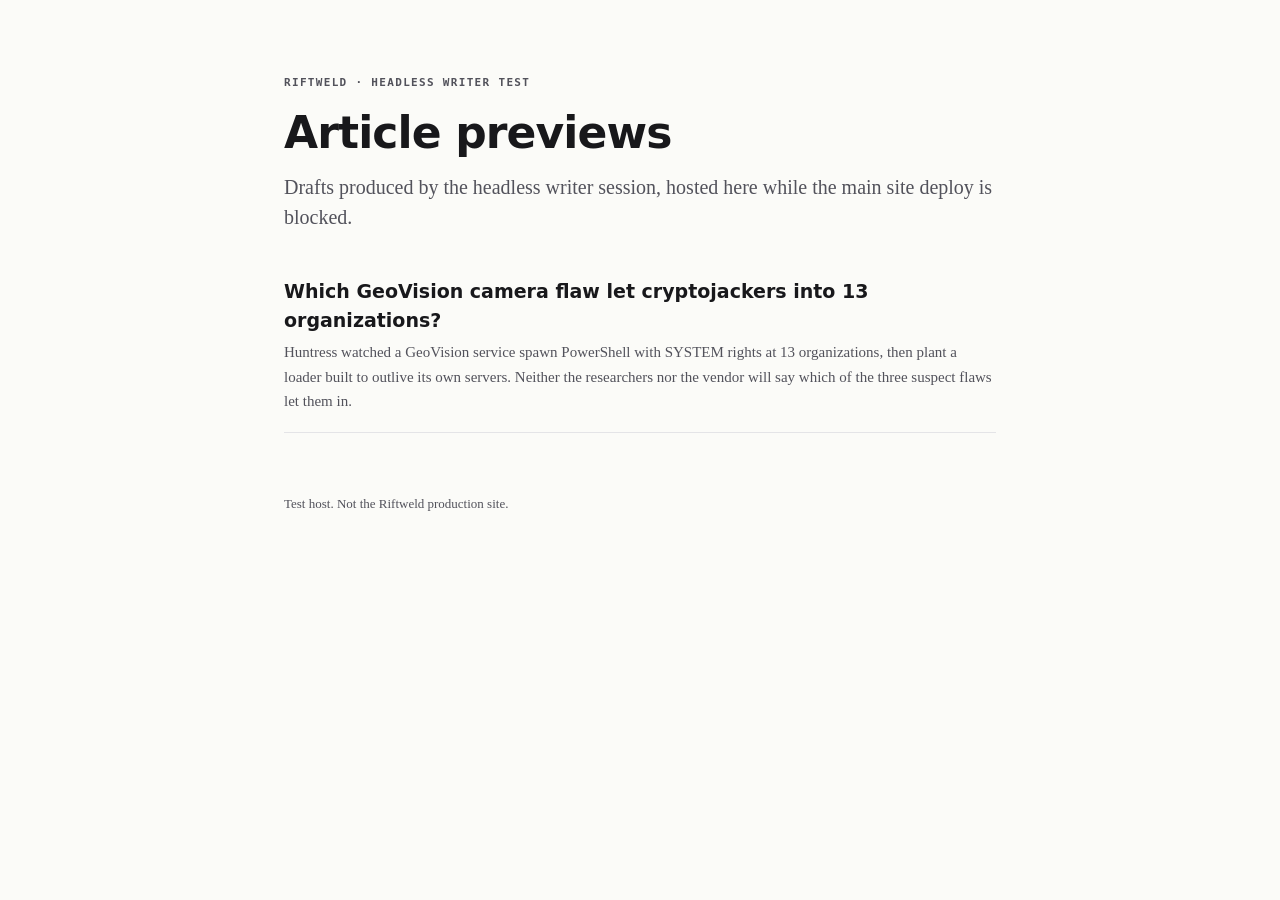
==== index.html @ ac61eeb6 "Publish preview: GeoVision camera cryptojacking (Brian Krebs)" ====
<!doctype html>
<html lang="en"><head><meta charset="utf-8"><meta name="viewport" content="width=device-width,initial-scale=1">
<title>Riftweld article previews</title><link rel="stylesheet" href="assets/style.css"></head>
<body><div class="wrap">
<p class="eyebrow">Riftweld · headless writer test</p>
<h1>Article previews</h1>
<p class="standfirst">Drafts produced by the headless writer session, hosted here while the main site deploy is blocked.</p>
<div class="list" id="list"><a href="articles/which-geovision-camera-flaw-let-cryptojackers-into-13-organizations.html"><b>Which GeoVision camera flaw let cryptojackers into 13 organizations?</b><span>Huntress watched a GeoVision service spawn PowerShell with SYSTEM rights at 13 organizations, then plant a loader built to outlive its own servers. Neither the researchers nor the vendor will say which of the three suspect flaws let them in.</span></a></div>
<footer>Test host. Not the Riftweld production site.</footer>
</div></body></html>
---- assets/style.css ----
:root { --ink:#18181b; --muted:#52525b; --line:#e4e4e7; --paper:#fbfbf8; --accent:#b45309; }
* { box-sizing:border-box; }
body { margin:0; background:var(--paper); color:var(--ink); font:17px/1.65 ui-serif, Georgia, serif; }
.wrap { max-width:760px; margin:0 auto; padding:64px 24px 96px; }
.eyebrow { font:600 11px/1.4 ui-monospace, monospace; letter-spacing:.12em; text-transform:uppercase; color:var(--muted); }
h1 { font:650 clamp(30px,4.5vw,44px)/1.12 ui-sans-serif, system-ui, sans-serif; letter-spacing:-.02em; margin:18px 0 14px; }
.standfirst { font-size:20px; line-height:1.5; color:var(--muted); margin:0 0 28px; }
h2 { font:650 22px/1.3 ui-sans-serif, system-ui, sans-serif; letter-spacing:-.01em; margin:38px 0 12px; }
a { color:var(--accent); text-underline-offset:3px; }
.meta { border-top:1px solid var(--line); border-bottom:1px solid var(--line); padding:12px 0; margin:0 0 30px; font:13px/1.5 ui-sans-serif, system-ui, sans-serif; color:var(--muted); display:flex; gap:18px; flex-wrap:wrap; }
.src { margin-top:44px; padding-top:18px; border-top:1px solid var(--line); font-size:15px; color:var(--muted); }
.src a { display:block; margin:6px 0; }
.list a { display:block; padding:18px 0; border-bottom:1px solid var(--line); text-decoration:none; color:var(--ink); }
.list a b { font:600 19px/1.4 ui-sans-serif, system-ui, sans-serif; }
.list a span { display:block; color:var(--muted); font-size:15px; margin-top:4px; }
footer { margin-top:60px; font-size:13px; color:var(--muted); }
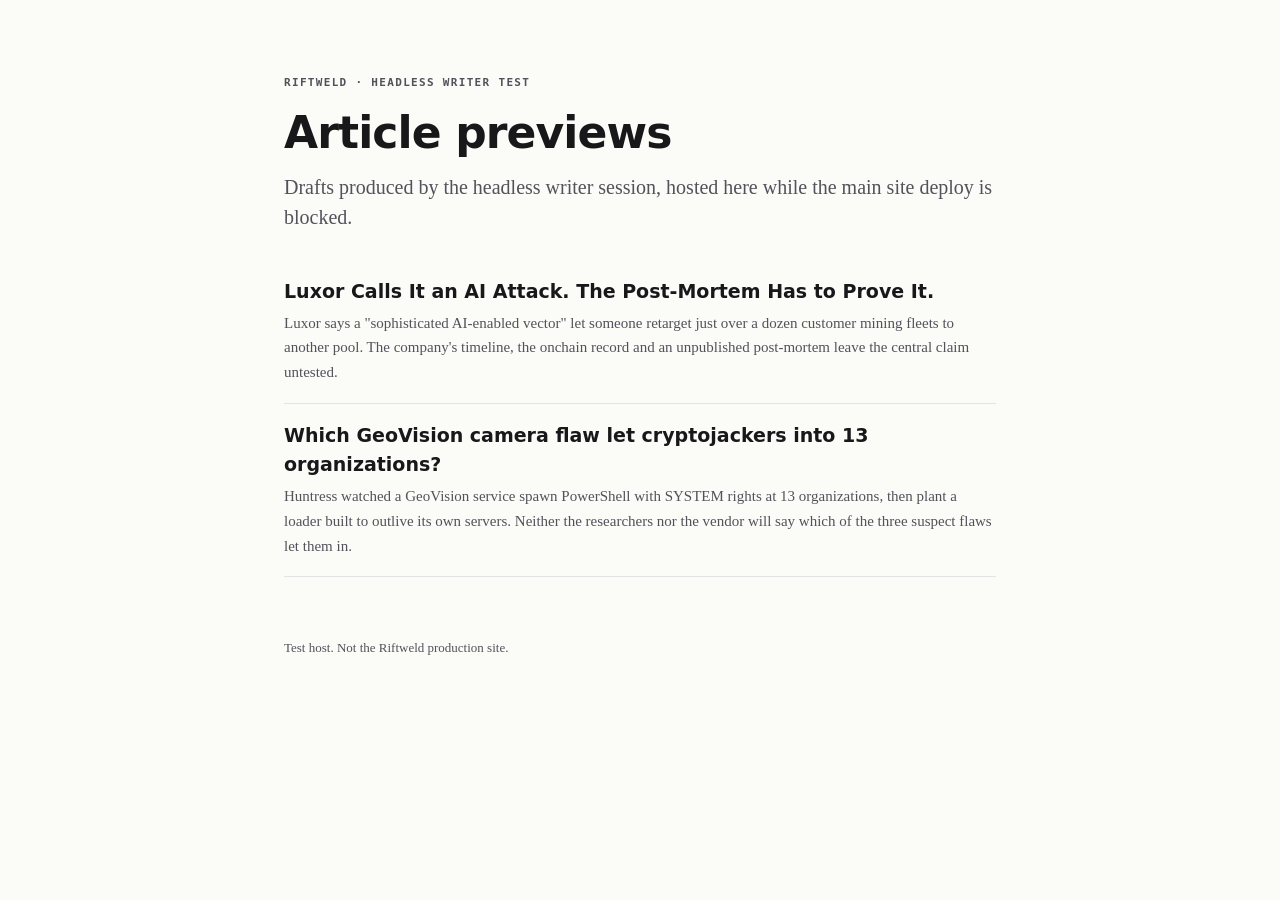
==== commit 652bb37a: "Publish preview: Luxor hashrate hijack (Andy Greenberg)" ====
--- a/index.html
+++ b/index.html
@@ -5,6 +5,6 @@
 <p class="eyebrow">Riftweld · headless writer test</p>
 <h1>Article previews</h1>
 <p class="standfirst">Drafts produced by the headless writer session, hosted here while the main site deploy is blocked.</p>
-<div class="list" id="list"><a href="articles/which-geovision-camera-flaw-let-cryptojackers-into-13-organizations.html"><b>Which GeoVision camera flaw let cryptojackers into 13 organizations?</b><span>Huntress watched a GeoVision service spawn PowerShell with SYSTEM rights at 13 organizations, then plant a loader built to outlive its own servers. Neither the researchers nor the vendor will say which of the three suspect flaws let them in.</span></a></div>
+<div class="list" id="list"><a href="articles/luxor-calls-it-an-ai-attack-the-post-mortem-has-to-prove-it.html"><b>Luxor Calls It an AI Attack. The Post-Mortem Has to Prove It.</b><span>Luxor says a "sophisticated AI-enabled vector" let someone retarget just over a dozen customer mining fleets to another pool. The company's timeline, the onchain record and an unpublished post-mortem leave the central claim untested.</span></a><a href="articles/which-geovision-camera-flaw-let-cryptojackers-into-13-organizations.html"><b>Which GeoVision camera flaw let cryptojackers into 13 organizations?</b><span>Huntress watched a GeoVision service spawn PowerShell with SYSTEM rights at 13 organizations, then plant a loader built to outlive its own servers. Neither the researchers nor the vendor will say which of the three suspect flaws let them in.</span></a></div>
 <footer>Test host. Not the Riftweld production site.</footer>
 </div></body></html>
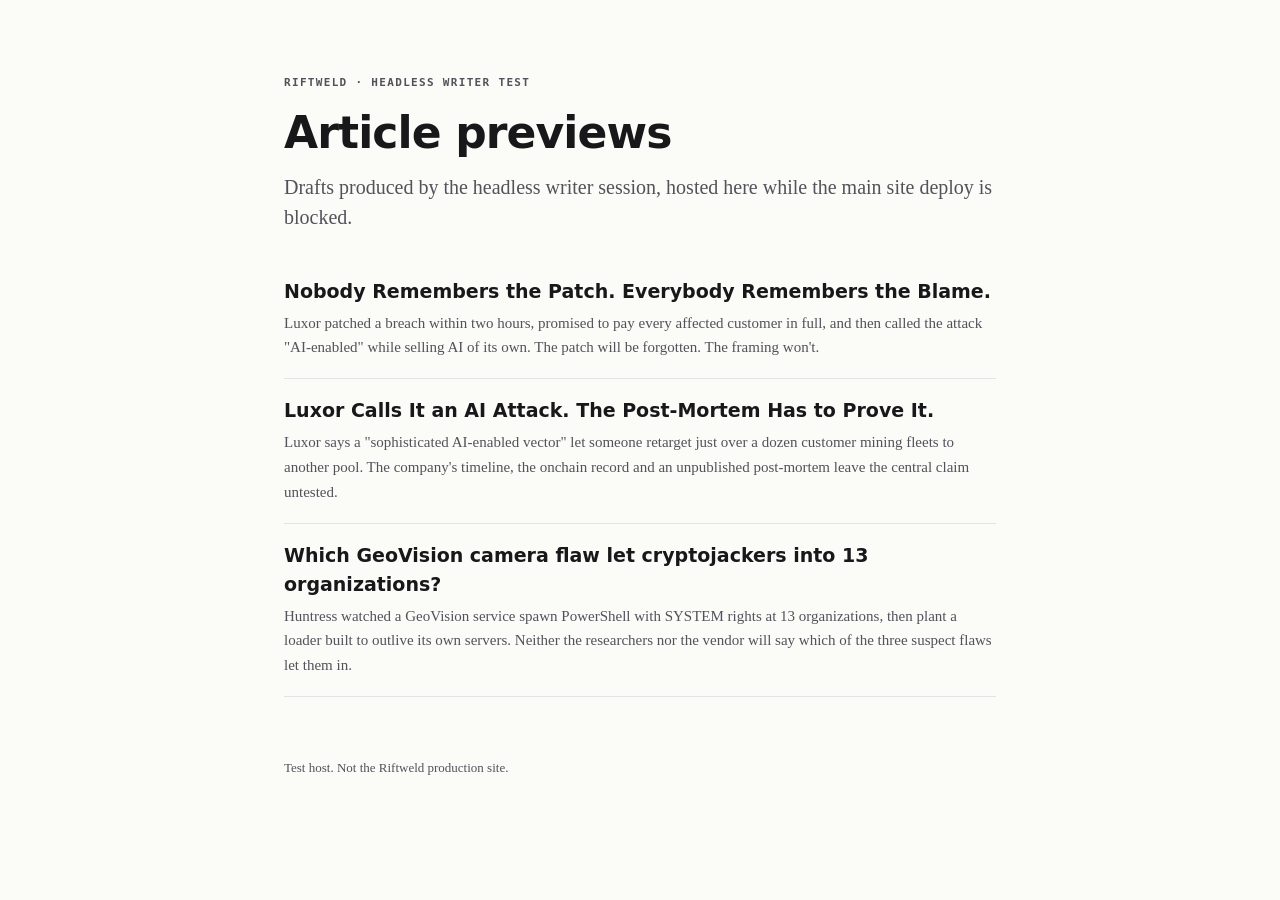
==== commit 03b047fd: "Publish preview: Luxor trust essay (Amanda Natividad)" ====
--- a/index.html
+++ b/index.html
@@ -5,6 +5,6 @@
 <p class="eyebrow">Riftweld · headless writer test</p>
 <h1>Article previews</h1>
 <p class="standfirst">Drafts produced by the headless writer session, hosted here while the main site deploy is blocked.</p>
-<div class="list" id="list"><a href="articles/luxor-calls-it-an-ai-attack-the-post-mortem-has-to-prove-it.html"><b>Luxor Calls It an AI Attack. The Post-Mortem Has to Prove It.</b><span>Luxor says a "sophisticated AI-enabled vector" let someone retarget just over a dozen customer mining fleets to another pool. The company's timeline, the onchain record and an unpublished post-mortem leave the central claim untested.</span></a><a href="articles/which-geovision-camera-flaw-let-cryptojackers-into-13-organizations.html"><b>Which GeoVision camera flaw let cryptojackers into 13 organizations?</b><span>Huntress watched a GeoVision service spawn PowerShell with SYSTEM rights at 13 organizations, then plant a loader built to outlive its own servers. Neither the researchers nor the vendor will say which of the three suspect flaws let them in.</span></a></div>
+<div class="list" id="list"><a href="articles/nobody-remembers-the-patch-everybody-remembers-the-blame.html"><b>Nobody Remembers the Patch. Everybody Remembers the Blame.</b><span>Luxor patched a breach within two hours, promised to pay every affected customer in full, and then called the attack "AI-enabled" while selling AI of its own. The patch will be forgotten. The framing won't.</span></a><a href="articles/luxor-calls-it-an-ai-attack-the-post-mortem-has-to-prove-it.html"><b>Luxor Calls It an AI Attack. The Post-Mortem Has to Prove It.</b><span>Luxor says a "sophisticated AI-enabled vector" let someone retarget just over a dozen customer mining fleets to another pool. The company's timeline, the onchain record and an unpublished post-mortem leave the central claim untested.</span></a><a href="articles/which-geovision-camera-flaw-let-cryptojackers-into-13-organizations.html"><b>Which GeoVision camera flaw let cryptojackers into 13 organizations?</b><span>Huntress watched a GeoVision service spawn PowerShell with SYSTEM rights at 13 organizations, then plant a loader built to outlive its own servers. Neither the researchers nor the vendor will say which of the three suspect flaws let them in.</span></a></div>
 <footer>Test host. Not the Riftweld production site.</footer>
 </div></body></html>
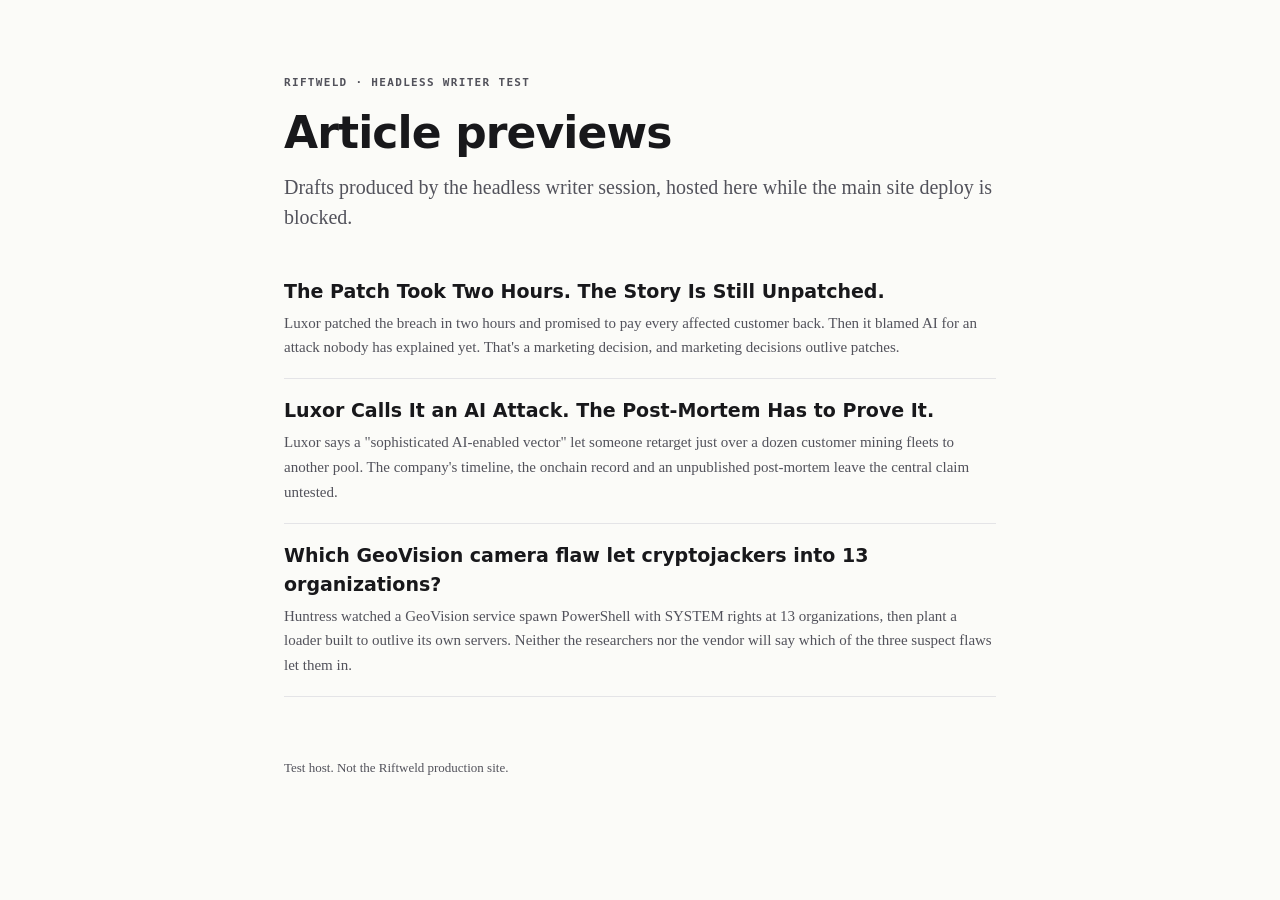
==== commit 86224604: "Replace Amanda preview with an author-native-heading version" ====
--- a/index.html
+++ b/index.html
@@ -5,6 +5,6 @@
 <p class="eyebrow">Riftweld · headless writer test</p>
 <h1>Article previews</h1>
 <p class="standfirst">Drafts produced by the headless writer session, hosted here while the main site deploy is blocked.</p>
-<div class="list" id="list"><a href="articles/nobody-remembers-the-patch-everybody-remembers-the-blame.html"><b>Nobody Remembers the Patch. Everybody Remembers the Blame.</b><span>Luxor patched a breach within two hours, promised to pay every affected customer in full, and then called the attack "AI-enabled" while selling AI of its own. The patch will be forgotten. The framing won't.</span></a><a href="articles/luxor-calls-it-an-ai-attack-the-post-mortem-has-to-prove-it.html"><b>Luxor Calls It an AI Attack. The Post-Mortem Has to Prove It.</b><span>Luxor says a "sophisticated AI-enabled vector" let someone retarget just over a dozen customer mining fleets to another pool. The company's timeline, the onchain record and an unpublished post-mortem leave the central claim untested.</span></a><a href="articles/which-geovision-camera-flaw-let-cryptojackers-into-13-organizations.html"><b>Which GeoVision camera flaw let cryptojackers into 13 organizations?</b><span>Huntress watched a GeoVision service spawn PowerShell with SYSTEM rights at 13 organizations, then plant a loader built to outlive its own servers. Neither the researchers nor the vendor will say which of the three suspect flaws let them in.</span></a></div>
+<div class="list" id="list"><a href="articles/the-patch-took-two-hours-the-story-is-still-unpatched.html"><b>The Patch Took Two Hours. The Story Is Still Unpatched.</b><span>Luxor patched the breach in two hours and promised to pay every affected customer back. Then it blamed AI for an attack nobody has explained yet. That's a marketing decision, and marketing decisions outlive patches.</span></a><a href="articles/luxor-calls-it-an-ai-attack-the-post-mortem-has-to-prove-it.html"><b>Luxor Calls It an AI Attack. The Post-Mortem Has to Prove It.</b><span>Luxor says a "sophisticated AI-enabled vector" let someone retarget just over a dozen customer mining fleets to another pool. The company's timeline, the onchain record and an unpublished post-mortem leave the central claim untested.</span></a><a href="articles/which-geovision-camera-flaw-let-cryptojackers-into-13-organizations.html"><b>Which GeoVision camera flaw let cryptojackers into 13 organizations?</b><span>Huntress watched a GeoVision service spawn PowerShell with SYSTEM rights at 13 organizations, then plant a loader built to outlive its own servers. Neither the researchers nor the vendor will say which of the three suspect flaws let them in.</span></a></div>
 <footer>Test host. Not the Riftweld production site.</footer>
 </div></body></html>
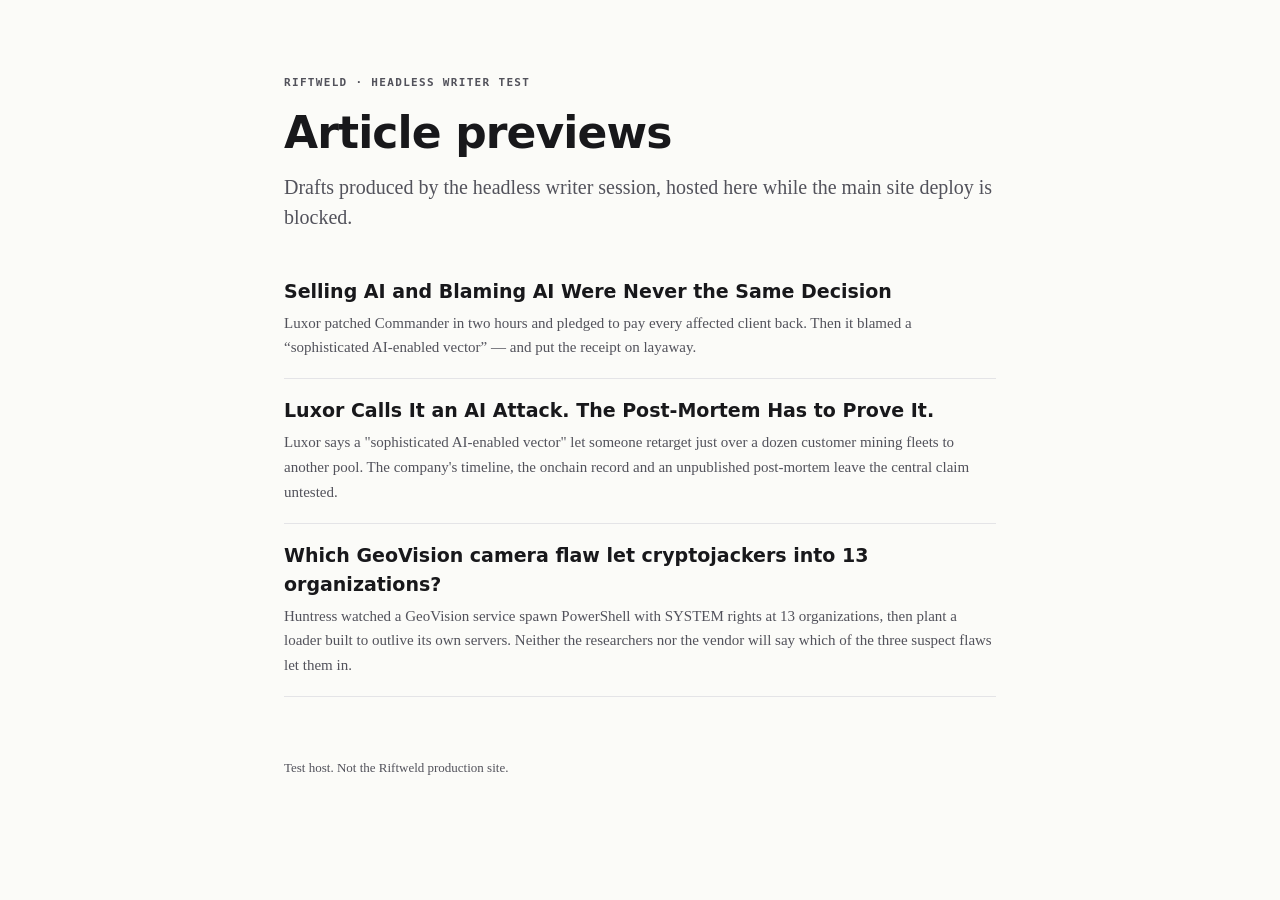
==== commit 10fa449a: "Publish Amanda preview: author-native title, opening and headings" ====
--- a/index.html
+++ b/index.html
@@ -5,6 +5,6 @@
 <p class="eyebrow">Riftweld · headless writer test</p>
 <h1>Article previews</h1>
 <p class="standfirst">Drafts produced by the headless writer session, hosted here while the main site deploy is blocked.</p>
-<div class="list" id="list"><a href="articles/the-patch-took-two-hours-the-story-is-still-unpatched.html"><b>The Patch Took Two Hours. The Story Is Still Unpatched.</b><span>Luxor patched the breach in two hours and promised to pay every affected customer back. Then it blamed AI for an attack nobody has explained yet. That's a marketing decision, and marketing decisions outlive patches.</span></a><a href="articles/luxor-calls-it-an-ai-attack-the-post-mortem-has-to-prove-it.html"><b>Luxor Calls It an AI Attack. The Post-Mortem Has to Prove It.</b><span>Luxor says a "sophisticated AI-enabled vector" let someone retarget just over a dozen customer mining fleets to another pool. The company's timeline, the onchain record and an unpublished post-mortem leave the central claim untested.</span></a><a href="articles/which-geovision-camera-flaw-let-cryptojackers-into-13-organizations.html"><b>Which GeoVision camera flaw let cryptojackers into 13 organizations?</b><span>Huntress watched a GeoVision service spawn PowerShell with SYSTEM rights at 13 organizations, then plant a loader built to outlive its own servers. Neither the researchers nor the vendor will say which of the three suspect flaws let them in.</span></a></div>
+<div class="list" id="list"><a href="articles/selling-ai-and-blaming-ai-were-never-the-same-decision.html"><b>Selling AI and Blaming AI Were Never the Same Decision</b><span>Luxor patched Commander in two hours and pledged to pay every affected client back. Then it blamed a “sophisticated AI-enabled vector” — and put the receipt on layaway.</span></a><a href="articles/luxor-calls-it-an-ai-attack-the-post-mortem-has-to-prove-it.html"><b>Luxor Calls It an AI Attack. The Post-Mortem Has to Prove It.</b><span>Luxor says a "sophisticated AI-enabled vector" let someone retarget just over a dozen customer mining fleets to another pool. The company's timeline, the onchain record and an unpublished post-mortem leave the central claim untested.</span></a><a href="articles/which-geovision-camera-flaw-let-cryptojackers-into-13-organizations.html"><b>Which GeoVision camera flaw let cryptojackers into 13 organizations?</b><span>Huntress watched a GeoVision service spawn PowerShell with SYSTEM rights at 13 organizations, then plant a loader built to outlive its own servers. Neither the researchers nor the vendor will say which of the three suspect flaws let them in.</span></a></div>
 <footer>Test host. Not the Riftweld production site.</footer>
 </div></body></html>
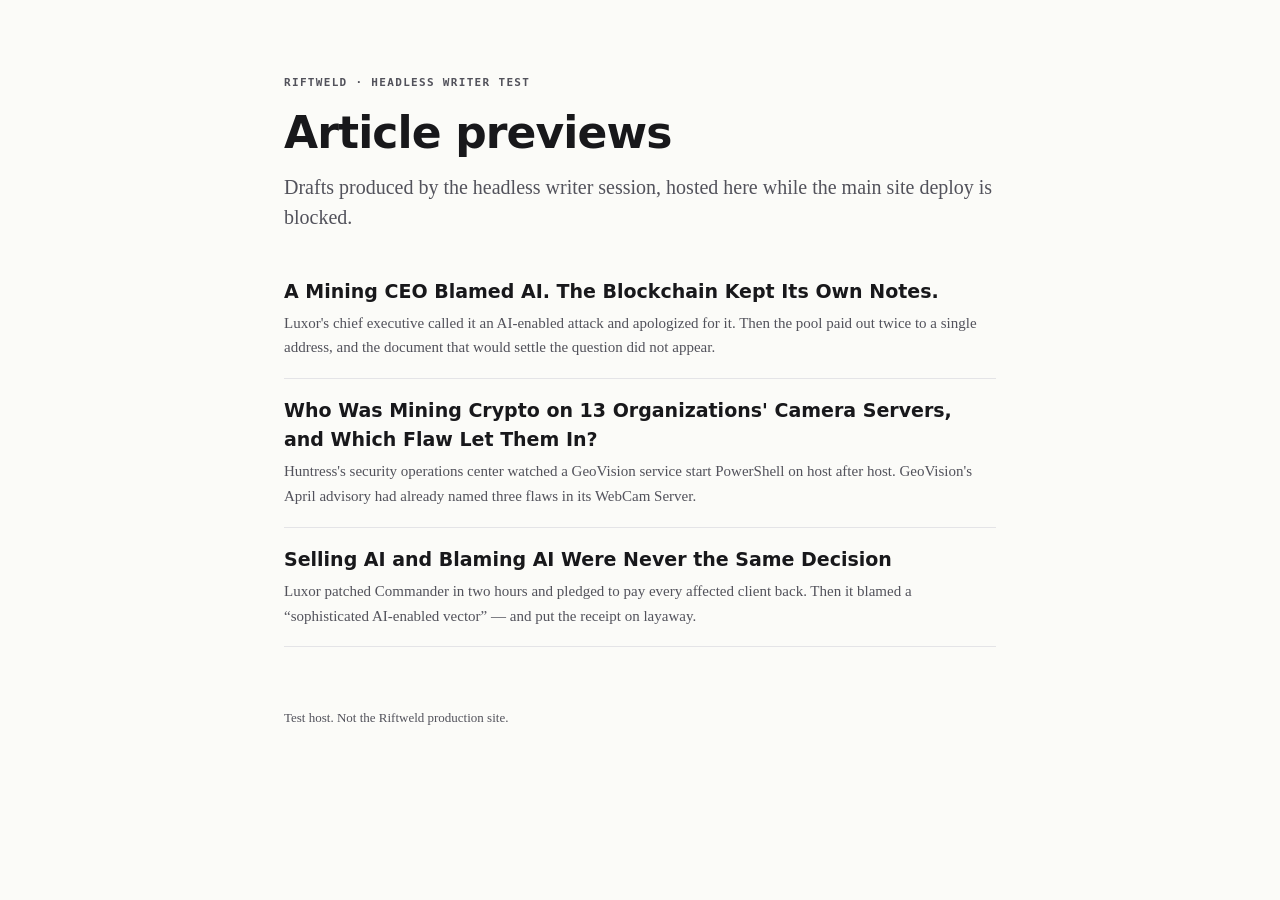
==== commit 27f04f02: "Regenerate all previews with author-native titles, openings and headings" ====
--- a/index.html
+++ b/index.html
@@ -5,6 +5,6 @@
 <p class="eyebrow">Riftweld · headless writer test</p>
 <h1>Article previews</h1>
 <p class="standfirst">Drafts produced by the headless writer session, hosted here while the main site deploy is blocked.</p>
-<div class="list" id="list"><a href="articles/selling-ai-and-blaming-ai-were-never-the-same-decision.html"><b>Selling AI and Blaming AI Were Never the Same Decision</b><span>Luxor patched Commander in two hours and pledged to pay every affected client back. Then it blamed a “sophisticated AI-enabled vector” — and put the receipt on layaway.</span></a><a href="articles/luxor-calls-it-an-ai-attack-the-post-mortem-has-to-prove-it.html"><b>Luxor Calls It an AI Attack. The Post-Mortem Has to Prove It.</b><span>Luxor says a "sophisticated AI-enabled vector" let someone retarget just over a dozen customer mining fleets to another pool. The company's timeline, the onchain record and an unpublished post-mortem leave the central claim untested.</span></a><a href="articles/which-geovision-camera-flaw-let-cryptojackers-into-13-organizations.html"><b>Which GeoVision camera flaw let cryptojackers into 13 organizations?</b><span>Huntress watched a GeoVision service spawn PowerShell with SYSTEM rights at 13 organizations, then plant a loader built to outlive its own servers. Neither the researchers nor the vendor will say which of the three suspect flaws let them in.</span></a></div>
+<div class="list" id="list"><a href="articles/a-mining-ceo-blamed-ai-the-blockchain-kept-its-own-notes.html"><b>A Mining CEO Blamed AI. The Blockchain Kept Its Own Notes.</b><span>Luxor's chief executive called it an AI-enabled attack and apologized for it. Then the pool paid out twice to a single address, and the document that would settle the question did not appear.</span></a><a href="articles/who-was-mining-crypto-on-13-organizations-camera-servers-and-which-flaw-let-them-in.html"><b>Who Was Mining Crypto on 13 Organizations' Camera Servers, and Which Flaw Let Them In?</b><span>Huntress's security operations center watched a GeoVision service start PowerShell on host after host. GeoVision's April advisory had already named three flaws in its WebCam Server.</span></a><a href="articles/selling-ai-and-blaming-ai-were-never-the-same-decision.html"><b>Selling AI and Blaming AI Were Never the Same Decision</b><span>Luxor patched Commander in two hours and pledged to pay every affected client back. Then it blamed a “sophisticated AI-enabled vector” — and put the receipt on layaway.</span></a></div>
 <footer>Test host. Not the Riftweld production site.</footer>
 </div></body></html>
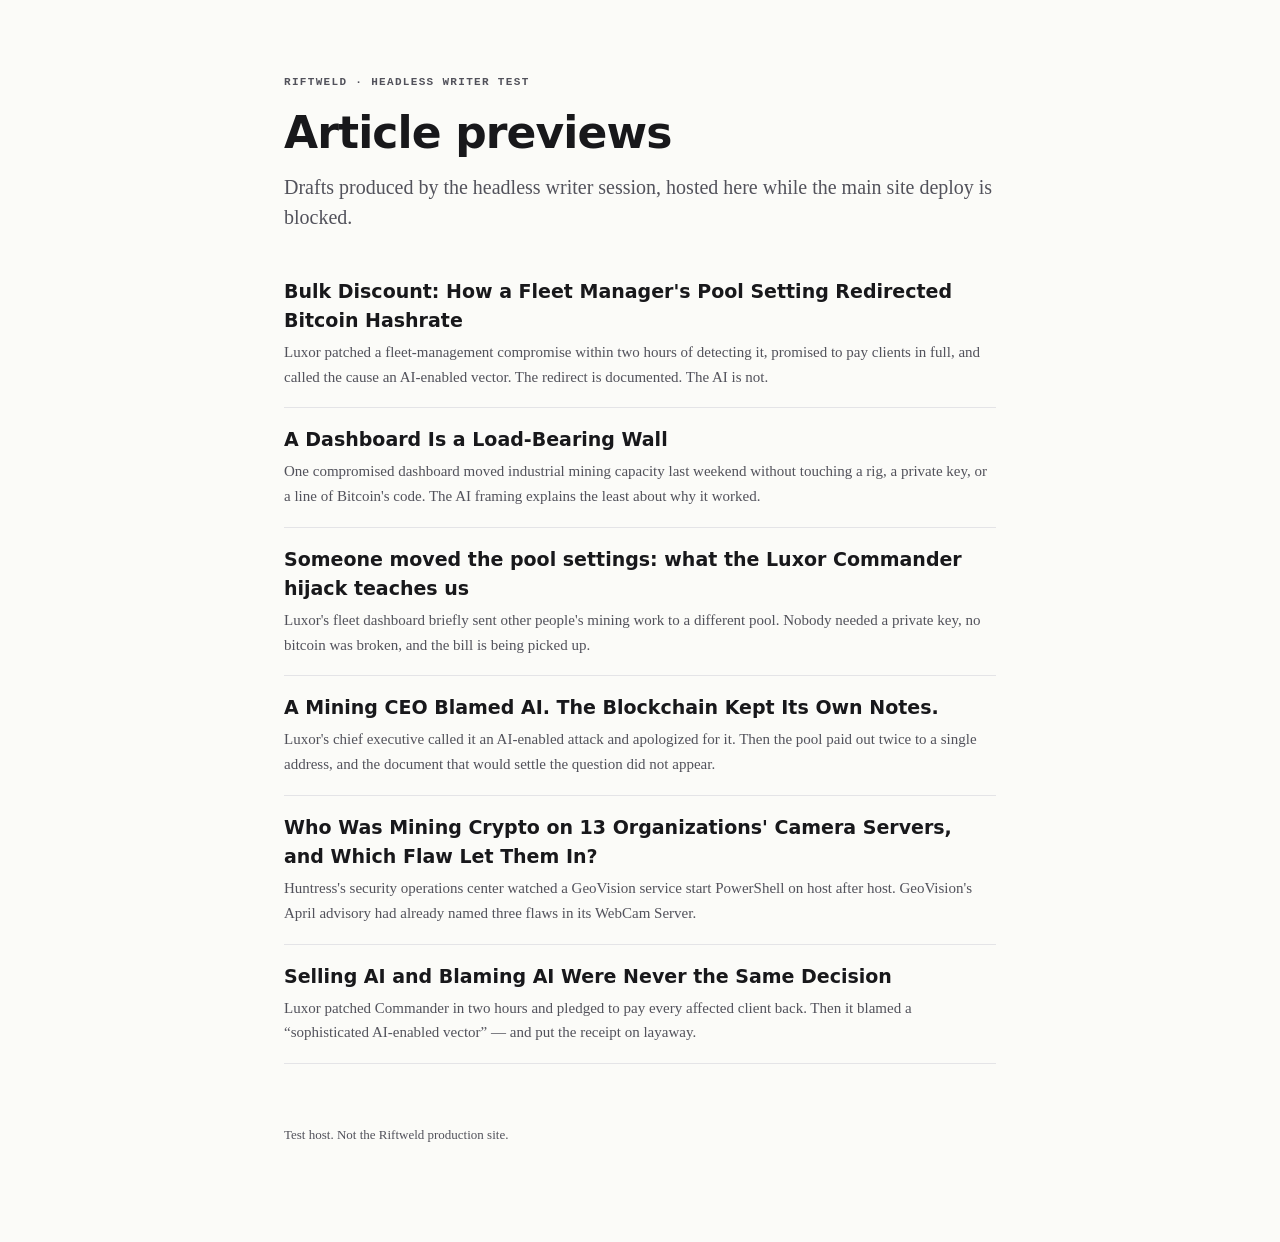
==== commit daaacf5c: "Publish Ducklin, Schneier and Kettle versions of the Luxor report" ====
--- a/index.html
+++ b/index.html
@@ -5,6 +5,6 @@
 <p class="eyebrow">Riftweld · headless writer test</p>
 <h1>Article previews</h1>
 <p class="standfirst">Drafts produced by the headless writer session, hosted here while the main site deploy is blocked.</p>
-<div class="list" id="list"><a href="articles/a-mining-ceo-blamed-ai-the-blockchain-kept-its-own-notes.html"><b>A Mining CEO Blamed AI. The Blockchain Kept Its Own Notes.</b><span>Luxor's chief executive called it an AI-enabled attack and apologized for it. Then the pool paid out twice to a single address, and the document that would settle the question did not appear.</span></a><a href="articles/who-was-mining-crypto-on-13-organizations-camera-servers-and-which-flaw-let-them-in.html"><b>Who Was Mining Crypto on 13 Organizations' Camera Servers, and Which Flaw Let Them In?</b><span>Huntress's security operations center watched a GeoVision service start PowerShell on host after host. GeoVision's April advisory had already named three flaws in its WebCam Server.</span></a><a href="articles/selling-ai-and-blaming-ai-were-never-the-same-decision.html"><b>Selling AI and Blaming AI Were Never the Same Decision</b><span>Luxor patched Commander in two hours and pledged to pay every affected client back. Then it blamed a “sophisticated AI-enabled vector” — and put the receipt on layaway.</span></a></div>
+<div class="list" id="list"><a href="articles/bulk-discount-how-a-fleet-manager-s-pool-setting-redirected-bitcoin-hashrate.html"><b>Bulk Discount: How a Fleet Manager's Pool Setting Redirected Bitcoin Hashrate</b><span>Luxor patched a fleet-management compromise within two hours of detecting it, promised to pay clients in full, and called the cause an AI-enabled vector. The redirect is documented. The AI is not.</span></a><a href="articles/a-dashboard-is-a-load-bearing-wall.html"><b>A Dashboard Is a Load-Bearing Wall</b><span>One compromised dashboard moved industrial mining capacity last weekend without touching a rig, a private key, or a line of Bitcoin's code. The AI framing explains the least about why it worked.</span></a><a href="articles/someone-moved-the-pool-settings-what-the-luxor-commander-hijack-teaches-us.html"><b>Someone moved the pool settings: what the Luxor Commander hijack teaches us</b><span>Luxor's fleet dashboard briefly sent other people's mining work to a different pool. Nobody needed a private key, no bitcoin was broken, and the bill is being picked up.</span></a><a href="articles/a-mining-ceo-blamed-ai-the-blockchain-kept-its-own-notes.html"><b>A Mining CEO Blamed AI. The Blockchain Kept Its Own Notes.</b><span>Luxor's chief executive called it an AI-enabled attack and apologized for it. Then the pool paid out twice to a single address, and the document that would settle the question did not appear.</span></a><a href="articles/who-was-mining-crypto-on-13-organizations-camera-servers-and-which-flaw-let-them-in.html"><b>Who Was Mining Crypto on 13 Organizations' Camera Servers, and Which Flaw Let Them In?</b><span>Huntress's security operations center watched a GeoVision service start PowerShell on host after host. GeoVision's April advisory had already named three flaws in its WebCam Server.</span></a><a href="articles/selling-ai-and-blaming-ai-were-never-the-same-decision.html"><b>Selling AI and Blaming AI Were Never the Same Decision</b><span>Luxor patched Commander in two hours and pledged to pay every affected client back. Then it blamed a “sophisticated AI-enabled vector” — and put the receipt on layaway.</span></a></div>
 <footer>Test host. Not the Riftweld production site.</footer>
 </div></body></html>
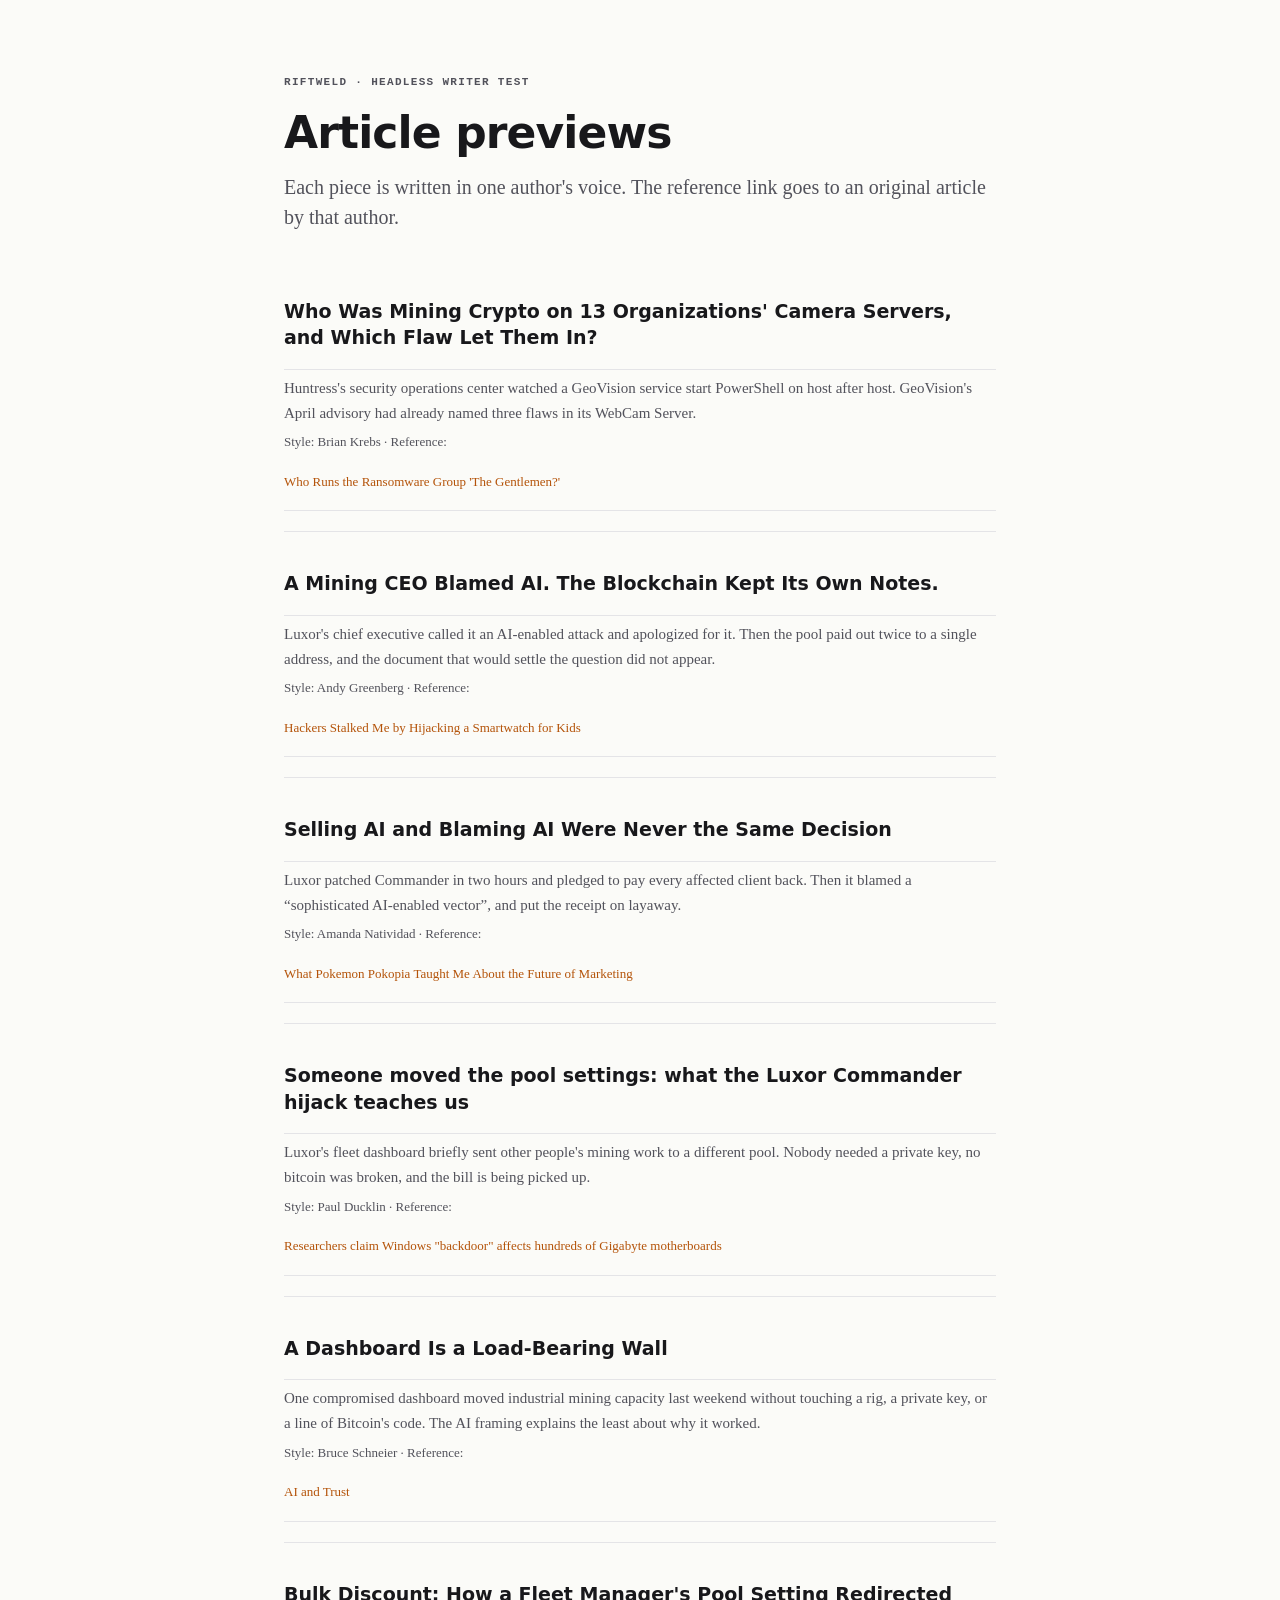
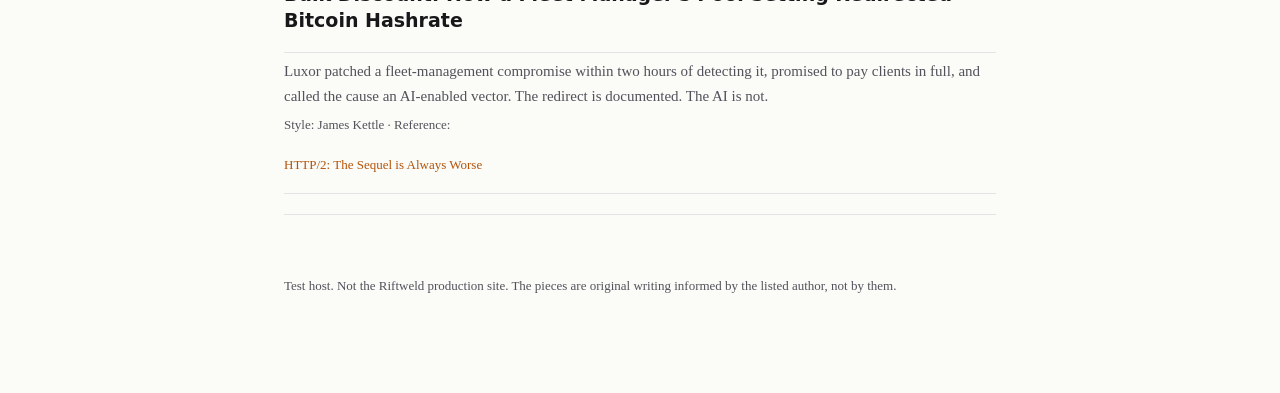
==== commit 8da224fa: "Add original-article links to every preview and the index" ====
--- a/index.html
+++ b/index.html
@@ -4,7 +4,9 @@
 <body><div class="wrap">
 <p class="eyebrow">Riftweld · headless writer test</p>
 <h1>Article previews</h1>
-<p class="standfirst">Drafts produced by the headless writer session, hosted here while the main site deploy is blocked.</p>
-<div class="list" id="list"><a href="articles/bulk-discount-how-a-fleet-manager-s-pool-setting-redirected-bitcoin-hashrate.html"><b>Bulk Discount: How a Fleet Manager's Pool Setting Redirected Bitcoin Hashrate</b><span>Luxor patched a fleet-management compromise within two hours of detecting it, promised to pay clients in full, and called the cause an AI-enabled vector. The redirect is documented. The AI is not.</span></a><a href="articles/a-dashboard-is-a-load-bearing-wall.html"><b>A Dashboard Is a Load-Bearing Wall</b><span>One compromised dashboard moved industrial mining capacity last weekend without touching a rig, a private key, or a line of Bitcoin's code. The AI framing explains the least about why it worked.</span></a><a href="articles/someone-moved-the-pool-settings-what-the-luxor-commander-hijack-teaches-us.html"><b>Someone moved the pool settings: what the Luxor Commander hijack teaches us</b><span>Luxor's fleet dashboard briefly sent other people's mining work to a different pool. Nobody needed a private key, no bitcoin was broken, and the bill is being picked up.</span></a><a href="articles/a-mining-ceo-blamed-ai-the-blockchain-kept-its-own-notes.html"><b>A Mining CEO Blamed AI. The Blockchain Kept Its Own Notes.</b><span>Luxor's chief executive called it an AI-enabled attack and apologized for it. Then the pool paid out twice to a single address, and the document that would settle the question did not appear.</span></a><a href="articles/who-was-mining-crypto-on-13-organizations-camera-servers-and-which-flaw-let-them-in.html"><b>Who Was Mining Crypto on 13 Organizations' Camera Servers, and Which Flaw Let Them In?</b><span>Huntress's security operations center watched a GeoVision service start PowerShell on host after host. GeoVision's April advisory had already named three flaws in its WebCam Server.</span></a><a href="articles/selling-ai-and-blaming-ai-were-never-the-same-decision.html"><b>Selling AI and Blaming AI Were Never the Same Decision</b><span>Luxor patched Commander in two hours and pledged to pay every affected client back. Then it blamed a “sophisticated AI-enabled vector” — and put the receipt on layaway.</span></a></div>
-<footer>Test host. Not the Riftweld production site.</footer>
-</div></body></html>
+<p class="standfirst">Each piece is written in one author's voice. The reference link goes to an original article by that author.</p>
+<div class="list">
+<div class="item"><a class="item-title" href="articles/who-was-mining-crypto-on-13-organizations-camera-servers-and-which-flaw-let-them-in.html"><b>Who Was Mining Crypto on 13 Organizations&#x27; Camera Servers, and Which Flaw Let Them In?</b></a><p class="item-lede">Huntress&#x27;s security operations center watched a GeoVision service start PowerShell on host after host. GeoVision&#x27;s April advisory had already named three flaws in its WebCam Server.</p><p class="item-meta">Style: Brian Krebs · Reference: <a href="https://krebsonsecurity.com/2026/06/who-runs-the-ransomware-group-the-gentlemen/">Who Runs the Ransomware Group &#x27;The Gentlemen?&#x27;</a></p></div><div class="item"><a class="item-title" href="articles/a-mining-ceo-blamed-ai-the-blockchain-kept-its-own-notes.html"><b>A Mining CEO Blamed AI. The Blockchain Kept Its Own Notes.</b></a><p class="item-lede">Luxor&#x27;s chief executive called it an AI-enabled attack and apologized for it. Then the pool paid out twice to a single address, and the document that would settle the question did not appear.</p><p class="item-meta">Style: Andy Greenberg · Reference: <a href="https://www.wired.com/story/hackers-stalked-me-by-hijacking-a-smartwatch-for-kids">Hackers Stalked Me by Hijacking a Smartwatch for Kids</a></p></div><div class="item"><a class="item-title" href="articles/selling-ai-and-blaming-ai-were-never-the-same-decision.html"><b>Selling AI and Blaming AI Were Never the Same Decision</b></a><p class="item-lede">Luxor patched Commander in two hours and pledged to pay every affected client back. Then it blamed a “sophisticated AI-enabled vector”, and put the receipt on layaway.</p><p class="item-meta">Style: Amanda Natividad · Reference: <a href="https://sparktoro.com/blog/what-pokemon-pokopia-taught-me-about-the-future-of-marketing/">What Pokemon Pokopia Taught Me About the Future of Marketing</a></p></div><div class="item"><a class="item-title" href="articles/someone-moved-the-pool-settings-what-the-luxor-commander-hijack-teaches-us.html"><b>Someone moved the pool settings: what the Luxor Commander hijack teaches us</b></a><p class="item-lede">Luxor&#x27;s fleet dashboard briefly sent other people&#x27;s mining work to a different pool. Nobody needed a private key, no bitcoin was broken, and the bill is being picked up.</p><p class="item-meta">Style: Paul Ducklin · Reference: <a href="https://nakedsecurity.sophos.com/2023/06/02/researchers-claim-windows-backdoor-affects-hundreds-of-gigabyte-motherboards/">Researchers claim Windows &quot;backdoor&quot; affects hundreds of Gigabyte motherboards</a></p></div><div class="item"><a class="item-title" href="articles/a-dashboard-is-a-load-bearing-wall.html"><b>A Dashboard Is a Load-Bearing Wall</b></a><p class="item-lede">One compromised dashboard moved industrial mining capacity last weekend without touching a rig, a private key, or a line of Bitcoin&#x27;s code. The AI framing explains the least about why it worked.</p><p class="item-meta">Style: Bruce Schneier · Reference: <a href="https://www.schneier.com/essays/archives/2023/12/ai-and-trust.html">AI and Trust</a></p></div><div class="item"><a class="item-title" href="articles/bulk-discount-how-a-fleet-manager-s-pool-setting-redirected-bitcoin-hashrate.html"><b>Bulk Discount: How a Fleet Manager&#x27;s Pool Setting Redirected Bitcoin Hashrate</b></a><p class="item-lede">Luxor patched a fleet-management compromise within two hours of detecting it, promised to pay clients in full, and called the cause an AI-enabled vector. The redirect is documented. The AI is not.</p><p class="item-meta">Style: James Kettle · Reference: <a href="https://portswigger.net/research/http2">HTTP/2: The Sequel is Always Worse</a></p></div>
+</div>
+<footer>Test host. Not the Riftweld production site. The pieces are original writing informed by the listed author, not by them.</footer>
+</div></body></html>
--- a/assets/style.css
+++ b/assets/style.css
@@ -14,3 +14,12 @@
 .list a b { font:600 19px/1.4 ui-sans-serif, system-ui, sans-serif; }
 .list a span { display:block; color:var(--muted); font-size:15px; margin-top:4px; }
 footer { margin-top:60px; font-size:13px; color:var(--muted); }
+.item { padding:20px 0; border-bottom:1px solid var(--line); }
+.item-title { text-decoration:none; color:var(--ink); font:600 19px/1.4 ui-sans-serif, system-ui, sans-serif; }
+.item-lede { margin:6px 0; color:var(--muted); font-size:15px; }
+.item-meta { margin:0; font-size:13px; color:var(--muted); }
+.item-meta a { color:var(--accent); }
+.original { margin-top:44px; padding:18px 20px; border:1px solid var(--line); background:#fff; }
+.original p { margin:4px 0; }
+.original a { font-weight:600; }
+.muted { color:var(--muted); font-size:13px; }
